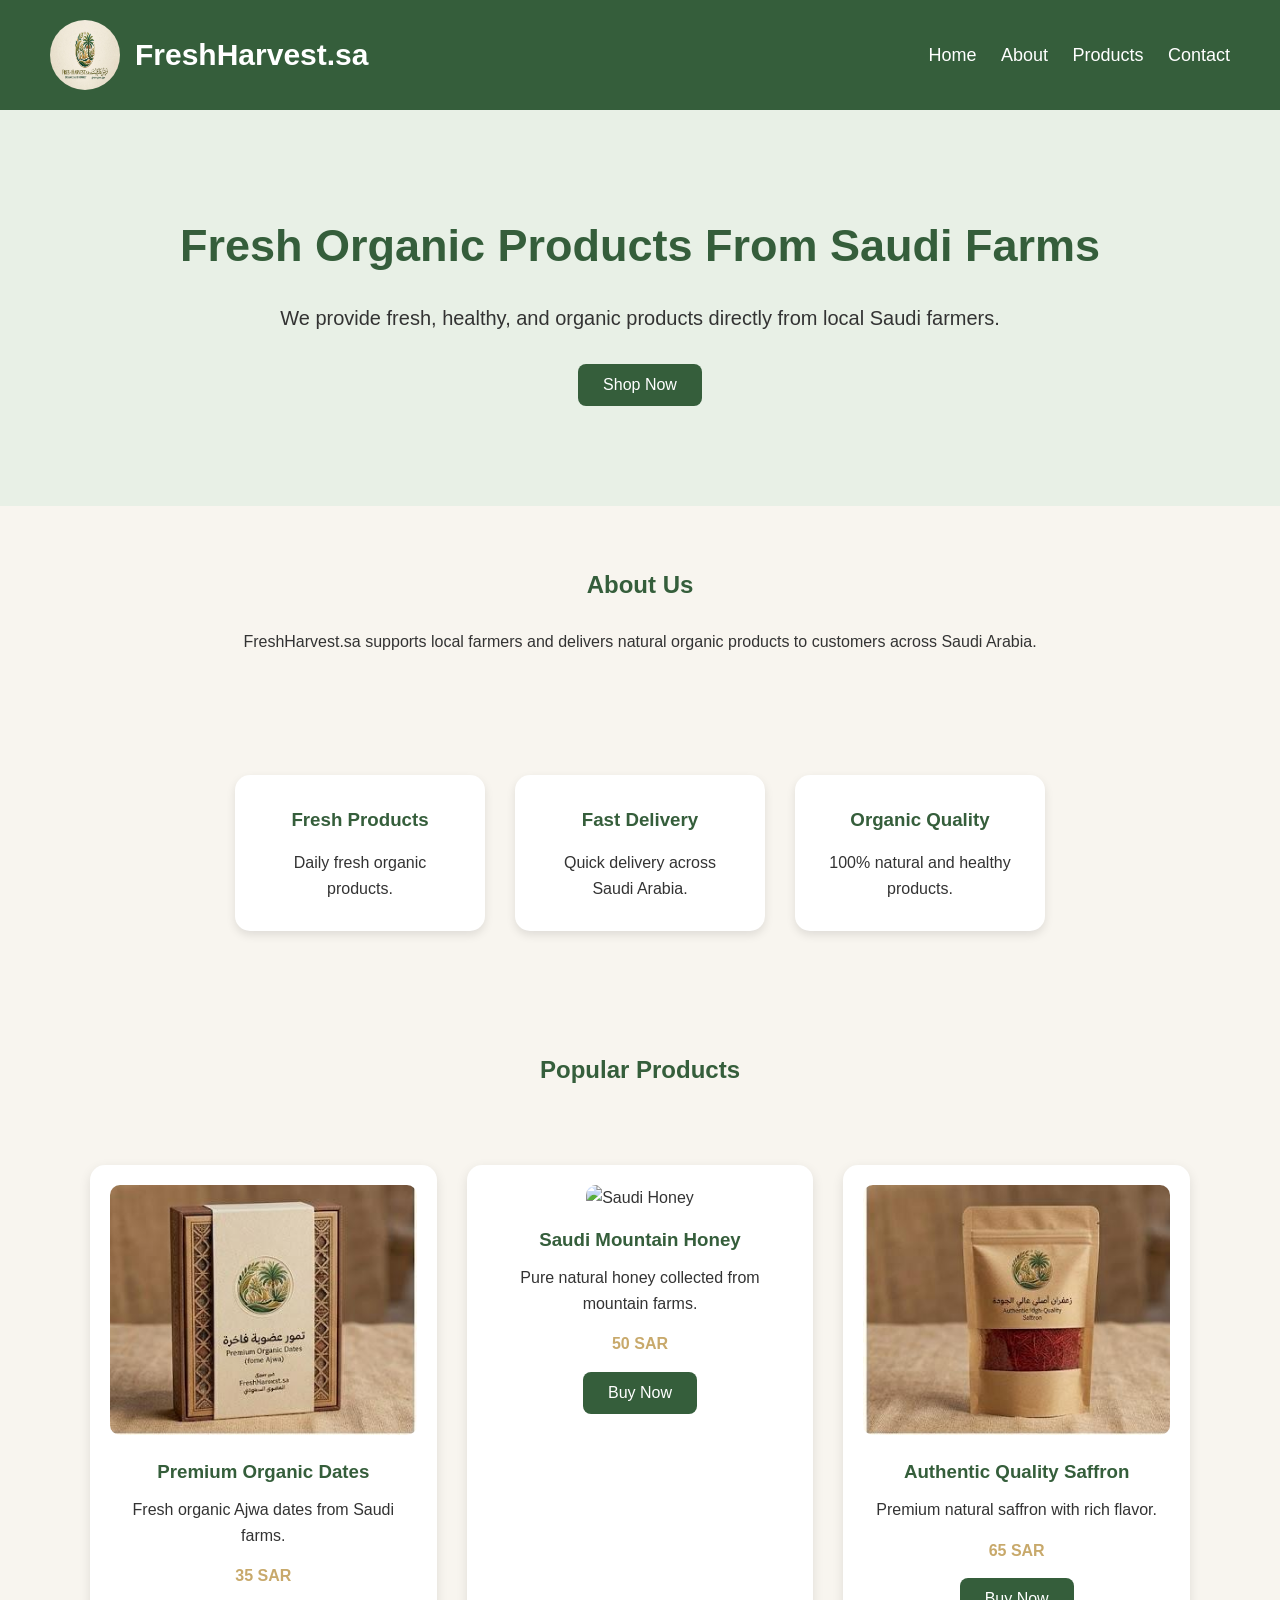
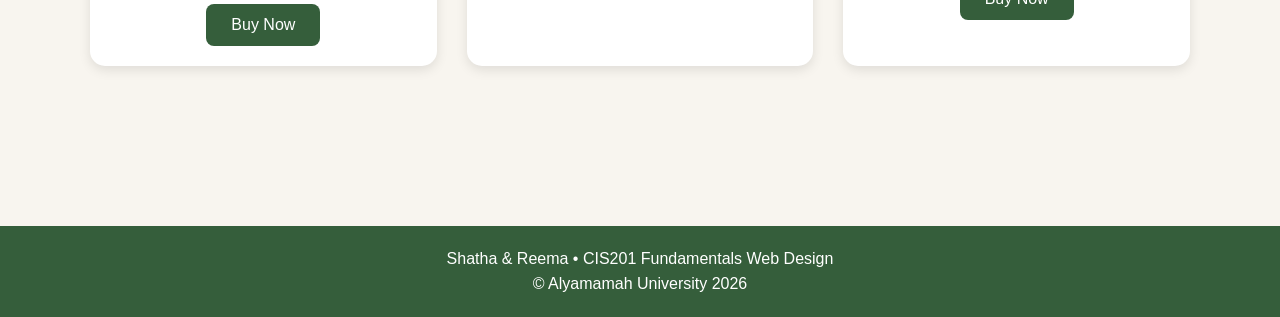
==== index.html @ 577fe5e4 "Add files via upload" ====
<!DOCTYPE html>
<html>

<head>

    <title>FreshHarvest.sa</title>

    <link rel="stylesheet" href="MyStyle.css">

</head>

<body>


<!-- HEADER -->

<header>

    <div class="logo-section">

        <img src="logo.jpg.jpg" alt="FreshHarvest Logo" class="logo" >

        <h1>FreshHarvest.sa</h1>

    </div>

    <nav>

        <a href="index.html">Home</a>

        <a href="about.html">About</a>

        <a href="product.html">Products</a>

        <a href="contact.html">Contact</a>

    </nav>

</header>


<!-- HERO SECTION -->

<section class="hero">

    <h2>Fresh Organic Products From Saudi Farms</h2>

    <p>
        We provide fresh, healthy, and organic products directly 
        from local Saudi farmers.
    </p>

    <button>Shop Now</button>

</section>


<!-- ABOUT SHORT SECTION -->

<section class="about-short">

    <h2>About Us</h2>

    <p>
        FreshHarvest.sa supports local farmers and delivers natural 
        organic products to customers across Saudi Arabia.
    </p>

</section>


<!-- FEATURES SECTION -->

<section class="features">

    <div class="feature-box">

        <h3>Fresh Products</h3>

        <p>Daily fresh organic products.</p>

    </div>


    <div class="feature-box">

        <h3>Fast Delivery</h3>

        <p>Quick delivery across Saudi Arabia.</p>

    </div>


    <div class="feature-box">

        <h3>Organic Quality</h3>

        <p>100% natural and healthy products.</p>

    </div>

</section>


<!-- PRODUCTS PREVIEW -->

<section class="products-preview">

    <h2>Popular Products</h2>

    <div class="products-container">


        <div class="product-card">

            <img src="dates.jpg" alt="Organic Dates">

            <h3>Premium Organic Dates</h3>

            <p>Fresh organic Ajwa dates from Saudi farms.</p>

            <h4>35 SAR</h4>

            <button>Buy Now</button>

        </div>


        <div class="product-card">

            <img src="honey.jpg" alt="Saudi Honey">

            <h3>Saudi Mountain Honey</h3>

            <p>Pure natural honey collected from mountain farms.</p>

            <h4>50 SAR</h4>

            <button>Buy Now</button>

        </div>


        <div class="product-card">

            <img src="saffron.jpg" alt="Saffron">

            <h3>Authentic Quality Saffron</h3>

            <p>Premium natural saffron with rich flavor.</p>

            <h4>65 SAR</h4>

            <button>Buy Now</button>

        </div>

    </div>

</section>




<footer>

    <p>Shatha & Reema • CIS201 Fundamentals Web Design</p>

    <p>© Alyamamah University 2026</p>

</footer>




<script src="Myjs.js"></script>

</body>
</html>
---- MyStyle.css ----
*{
    margin: 0;
    padding: 0;
    box-sizing: border-box;
}

body{
    font-family: Arial, sans-serif;
    background-color: #f8f5ef;
    color: #333;
    line-height: 1.6;
}



header{
    background-color: #355E3B;
    color: white;

    display: flex;
    justify-content: space-between;
    align-items: center;

    padding: 20px 50px;
}

.logo-section{
    display: flex;
    align-items: center;
    gap: 15px;
}

.logo{
    width: 70px;
    height: 70px;
    border-radius: 50%;
}

header h1{
    font-size: 30px;
}



nav a{
    color: white;
    text-decoration: none;
    margin-left: 20px;
    font-size: 18px;
    transition: 0.3s;
}

nav a:hover{
    color: #c8a96b;
}

.hero{
    text-align: center;
    padding: 100px 20px;
    background-color: #e8f0e6;
}

.hero h2{
    font-size: 45px;
    margin-bottom: 20px;
    color: #355E3B;
}

.hero p{
    font-size: 20px;
    margin-bottom: 30px;
}


button{
    background-color: #355E3B;
    color: white;

    border: none;

    padding: 12px 25px;

    font-size: 16px;

    border-radius: 8px;

    cursor: pointer;

    transition: 0.3s;
}

button:hover{
    background-color: #c8a96b;
}



section{
    padding: 60px 40px;
}

section h2{
    text-align: center;
    margin-bottom: 25px;
    color: #355E3B;
}



.about-short,
.about-content,
.mission,
.why-us,
.contact-info{

    text-align: center;
}



.features{
    display: flex;
    justify-content: center;
    gap: 30px;
    flex-wrap: wrap;
}

.feature-box{
    background-color: white;

    width: 250px;

    padding: 30px;

    border-radius: 15px;

    text-align: center;

    box-shadow: 0 4px 10px rgba(0,0,0,0.1);
}

.feature-box h3{
    margin-bottom: 15px;
    color: #355E3B;
}



.products-banner{
    text-align: center;
}

.products-container{

    display: grid;

    grid-template-columns: repeat(auto-fit, minmax(250px, 1fr));

    gap: 30px;

    padding: 50px;
}

.product-card{

    background-color: white;

    border-radius: 15px;

    overflow: hidden;

    text-align: center;

    padding: 20px;

    box-shadow: 0 4px 12px rgba(0,0,0,0.1);

    transition: 0.3s;
}

.product-card:hover{
    transform: translateY(-10px);
}

.product-card img{

    width: 100%;

    height: 250px;

    object-fit: cover;

    border-radius: 10px;
}

.product-card h3{

    margin-top: 15px;

    color: #355E3B;
}

.product-card p{
    margin-top: 10px;
}

.product-card h4{

    margin: 15px 0;

    color: #c8a96b;
}



.why-us ul{
    list-style: none;
    margin-top: 20px;
}

.why-us li{
    margin-bottom: 15px;
    font-size: 18px;
}


.contact-form{

    display: flex;

    justify-content: center;
}

form{

    width: 500px;

    background-color: white;

    padding: 30px;

    border-radius: 15px;

    box-shadow: 0 4px 10px rgba(0,0,0,0.1);
}

label{
    font-weight: bold;
}

input,
textarea{

    width: 100%;

    padding: 12px;

    margin-top: 10px;
    margin-bottom: 20px;

    border: 1px solid #ccc;

    border-radius: 8px;
}

textarea{
    height: 120px;
    resize: none;
}


footer{

    background-color: #355E3B;

    color: white;

    text-align: center;

    padding: 20px;

    margin-top: 50px;
}


@media(max-width: 768px){

    header{
        flex-direction: column;
        text-align: center;
    }

    nav{
        margin-top: 15px;
    }

    .hero h2{
        font-size: 35px;
    }

    form{
        width: 100%;
    }

    .products-container{
        padding: 20px;
    }
}
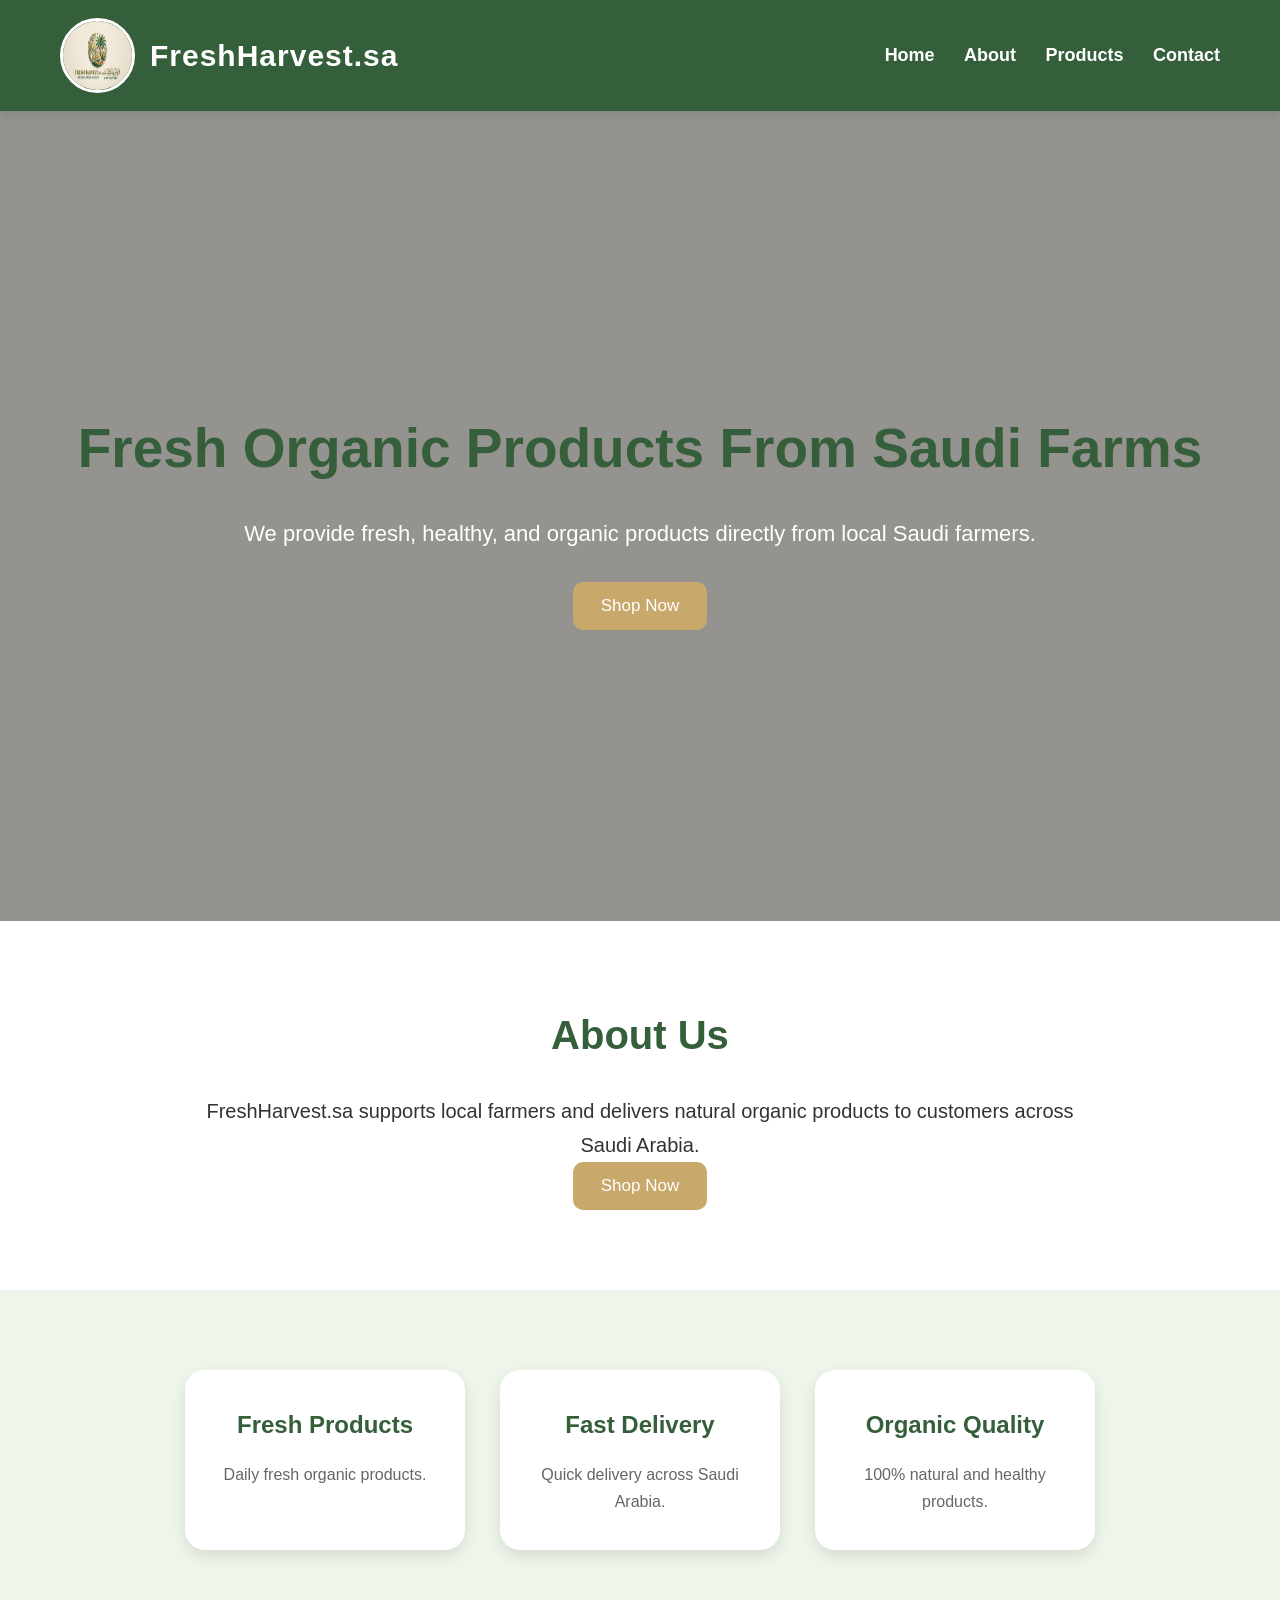
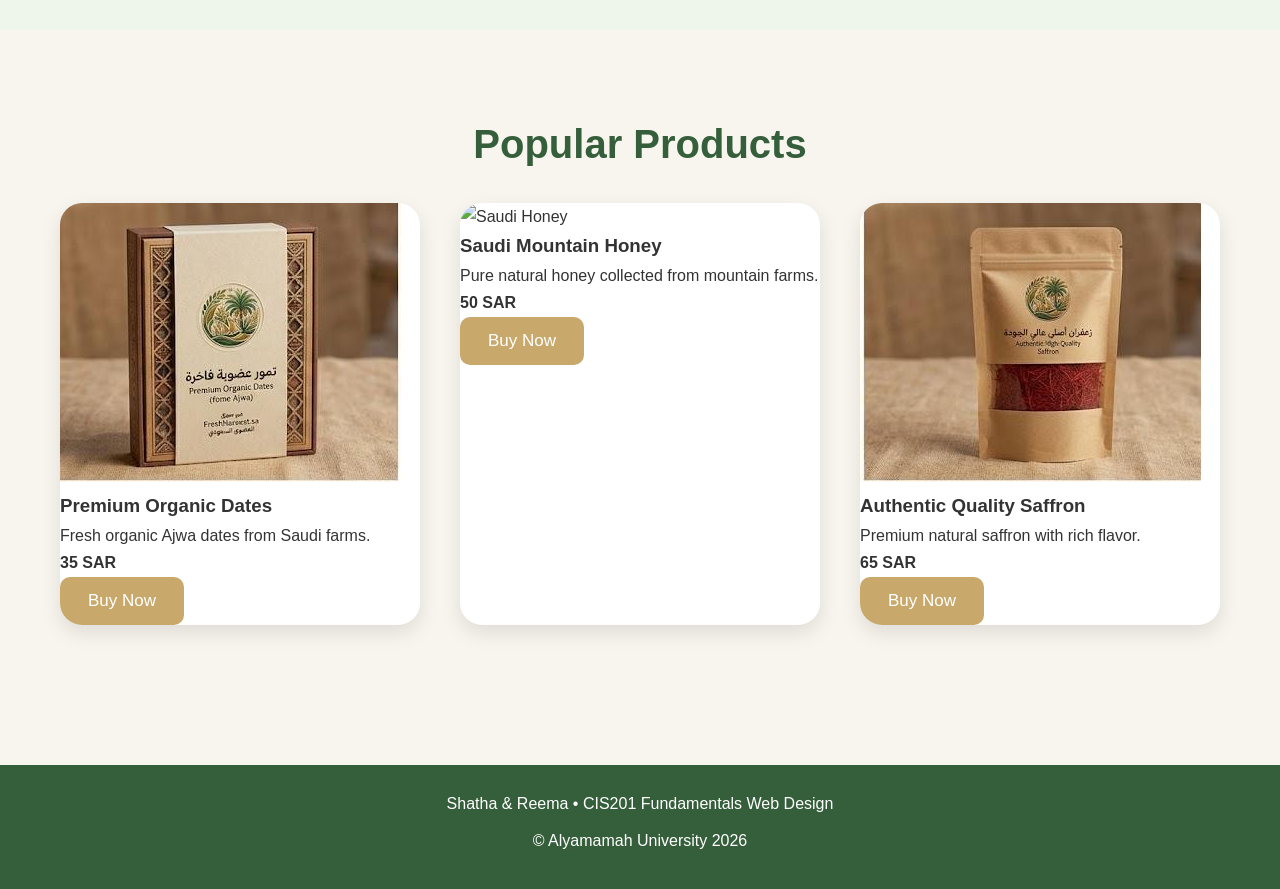
==== commit 9c0edbe5: "Update index.html" ====
--- a/index.html
+++ b/index.html
@@ -13,7 +13,7 @@
 <body>
 
 
-<!-- HEADER -->
+
 
 <header>
 
@@ -40,7 +40,7 @@
 </header>
 
 
-<!-- HERO SECTION -->
+
 
 <section class="hero">
 
@@ -56,7 +56,7 @@
 </section>
 
 
-<!-- ABOUT SHORT SECTION -->
+
 
 <section class="about-short">
 
@@ -66,11 +66,13 @@
         FreshHarvest.sa supports local farmers and delivers natural 
         organic products to customers across Saudi Arabia.
     </p>
-
+<a href="product.html">
+    <button>Shop Now</button>
+</a>
 </section>
 
 
-<!-- FEATURES SECTION -->
+
 
 <section class="features">
 
@@ -103,7 +105,7 @@
 </section>
 
 
-<!-- PRODUCTS PREVIEW -->
+
 
 <section class="products-preview">
 
@@ -177,4 +179,4 @@
 <script src="Myjs.js"></script>
 
 </body>
-</html>+</html>
--- a/MyStyle.css
+++ b/MyStyle.css
@@ -1,252 +1,482 @@
-
 *{
     margin: 0;
     padding: 0;
     box-sizing: border-box;
 }
 
+html{
+    scroll-behavior: smooth;
+}
+
 body{
     font-family: Arial, sans-serif;
     background-color: #f8f5ef;
     color: #333;
-    line-height: 1.6;
+    line-height: 1.7;
 }
 
 
 
 header{
+
     background-color: #355E3B;
+
     color: white;
 
     display: flex;
+
     justify-content: space-between;
+
     align-items: center;
 
-    padding: 20px 50px;
-}
+    padding: 18px 60px;
+
+    position: sticky;
+
+    top: 0;
+
+    z-index: 1000;
+
+    box-shadow: 0 4px 10px rgba(0,0,0,0.1);
+}
+
+
+
 
 .logo-section{
+
     display: flex;
+
     align-items: center;
+
     gap: 15px;
 }
 
 .logo{
-    width: 70px;
-    height: 70px;
+
+    width: 75px;
+
+    height: 75px;
+
     border-radius: 50%;
+
+    border: 3px solid white;
 }
 
 header h1{
+
     font-size: 30px;
-}
+
+    letter-spacing: 1px;
+}
+
 
 
 
 nav a{
+
     color: white;
+
     text-decoration: none;
-    margin-left: 20px;
+
+    margin-left: 25px;
+
     font-size: 18px;
+
+    font-weight: bold;
+
     transition: 0.3s;
 }
 
 nav a:hover{
+
+    color: #d8b46b;
+}
+
+
+
+
+.hero{
+
+    height: 90vh;
+
+    display: flex;
+
+    flex-direction: column;
+
+    justify-content: center;
+
+    align-items: center;
+
+    text-align: center;
+
+    padding: 20px;
+
+    background: linear-gradient(
+        rgba(0,0,0,0.4),
+        rgba(0,0,0,0.4)
+    ),
+
+    url("images/hero.jpg");
+
+    background-size: cover;
+
+    background-position: center;
+
+    color: white;
+}
+
+.hero h2{
+
+    font-size: 55px;
+
+    margin-bottom: 20px;
+}
+
+.hero p{
+
+    font-size: 22px;
+
+    width: 70%;
+
+    margin-bottom: 30px;
+}
+
+
+
+
+button{
+
+    background-color: #c8a96b;
+
+    color: white;
+
+    border: none;
+
+    padding: 14px 28px;
+
+    border-radius: 10px;
+
+    font-size: 17px;
+
+    cursor: pointer;
+
+    transition: 0.3s;
+}
+
+button:hover{
+
+    background-color: #355E3B;
+
+    transform: scale(1.05);
+}
+
+
+
+
+section{
+
+    padding: 80px 60px;
+}
+
+section h2{
+
+    text-align: center;
+
+    margin-bottom: 25px;
+
+    color: #355E3B;
+
+    font-size: 40px;
+}
+
+
+
+
+.about-short{
+
+    text-align: center;
+
+    background-color: white;
+}
+
+.about-short p{
+
+    width: 75%;
+
+    margin: auto;
+
+    font-size: 20px;
+}
+
+
+
+
+.features{
+
+    display: flex;
+
+    justify-content: center;
+
+    gap: 35px;
+
+    flex-wrap: wrap;
+
+    background-color: #eef5ea;
+}
+
+.feature-box{
+
+    background-color: white;
+
+    width: 280px;
+
+    padding: 35px;
+
+    border-radius: 20px;
+
+    text-align: center;
+
+    box-shadow: 0 6px 15px rgba(0,0,0,0.1);
+
+    transition: 0.3s;
+}
+
+.feature-box:hover{
+
+    transform: translateY(-10px);
+}
+
+.feature-box h3{
+
+    margin-bottom: 15px;
+
+    color: #355E3B;
+
+    font-size: 24px;
+}
+
+.feature-box p{
+
+    color: #666;
+}
+
+
+
+
+.products-page{
+
+    background-color: #f4f8f2;
+}
+
+.products-title{
+
+    text-align: center;
+
+    font-size: 45px;
+
+    color: #355E3B;
+
+    margin-bottom: 60px;
+}
+
+
+
+
+.products-container{
+
+    display: grid;
+
+    grid-template-columns: repeat(auto-fit, minmax(300px, 1fr));
+
+    gap: 40px;
+}
+
+
+
+
+.product-card{
+
+    background-color: white;
+
+    border-radius: 22px;
+
+    overflow: hidden;
+
+    box-shadow: 0 8px 20px rgba(0,0,0,0.1);
+
+    transition: 0.4s;
+}
+
+.product-card:hover{
+
+    transform: translateY(-12px);
+
+    box-shadow: 0 12px 25px rgba(0,0,0,0.2);
+}
+
+
+
+
+.product-image img{
+
+    width: 100%;
+
+    height: 280px;
+
+    object-fit: cover;
+}
+
+
+
+
+.product-info{
+
+    padding: 25px;
+}
+
+.product-info h3{
+
+    color: #355E3B;
+
+    margin-bottom: 15px;
+
+    font-size: 24px;
+}
+
+.product-info p{
+
+    color: #666;
+
+    margin-bottom: 20px;
+}
+
+.product-info h4{
+
     color: #c8a96b;
-}
-
-.hero{
-    text-align: center;
-    padding: 100px 20px;
+
+    margin-bottom: 20px;
+
+    font-size: 22px;
+}
+
+
+
+
+.about-banner,
+.products-banner,
+.contact-banner{
+
     background-color: #e8f0e6;
-}
-
-.hero h2{
-    font-size: 45px;
-    margin-bottom: 20px;
-    color: #355E3B;
-}
-
-.hero p{
-    font-size: 20px;
-    margin-bottom: 30px;
-}
-
-
-button{
-    background-color: #355E3B;
-    color: white;
-
-    border: none;
-
-    padding: 12px 25px;
-
-    font-size: 16px;
-
-    border-radius: 8px;
-
-    cursor: pointer;
-
-    transition: 0.3s;
-}
-
-button:hover{
-    background-color: #c8a96b;
-}
-
-
-
-section{
-    padding: 60px 40px;
-}
-
-section h2{
-    text-align: center;
-    margin-bottom: 25px;
-    color: #355E3B;
-}
-
-
-
-.about-short,
+
+    text-align: center;
+
+    padding: 80px 20px;
+}
+
 .about-content,
 .mission,
-.why-us,
+.why-us{
+
+    background-color: white;
+
+    margin: 30px auto;
+
+    width: 85%;
+
+    border-radius: 20px;
+
+    padding: 40px;
+
+    box-shadow: 0 5px 15px rgba(0,0,0,0.08);
+
+    text-align: center;
+}
+
+.about-content p,
+.mission p{
+
+    margin-top: 20px;
+
+    font-size: 18px;
+}
+
+
+
+
+.why-us ul{
+
+    list-style: none;
+
+    margin-top: 20px;
+}
+
+.why-us li{
+
+    margin-bottom: 15px;
+
+    font-size: 18px;
+
+    color: #555;
+}
+
+
+
+
 .contact-info{
 
     text-align: center;
-}
-
-
-
-.features{
+
+    background-color: white;
+
+    width: 80%;
+
+    margin: auto;
+
+    border-radius: 20px;
+
+    padding: 40px;
+
+    box-shadow: 0 5px 15px rgba(0,0,0,0.08);
+}
+
+.contact-info p{
+
+    margin-top: 15px;
+
+    font-size: 18px;
+}
+
+
+
+
+.contact-form{
+
     display: flex;
+
     justify-content: center;
-    gap: 30px;
-    flex-wrap: wrap;
-}
-
-.feature-box{
+
+    margin-top: 40px;
+}
+
+form{
+
+    width: 550px;
+
     background-color: white;
 
-    width: 250px;
-
-    padding: 30px;
-
-    border-radius: 15px;
-
-    text-align: center;
-
-    box-shadow: 0 4px 10px rgba(0,0,0,0.1);
-}
-
-.feature-box h3{
-    margin-bottom: 15px;
+    padding: 40px;
+
+    border-radius: 20px;
+
+    box-shadow: 0 6px 18px rgba(0,0,0,0.1);
+}
+
+label{
+
+    font-weight: bold;
+
     color: #355E3B;
-}
-
-
-
-.products-banner{
-    text-align: center;
-}
-
-.products-container{
-
-    display: grid;
-
-    grid-template-columns: repeat(auto-fit, minmax(250px, 1fr));
-
-    gap: 30px;
-
-    padding: 50px;
-}
-
-.product-card{
-
-    background-color: white;
-
-    border-radius: 15px;
-
-    overflow: hidden;
-
-    text-align: center;
-
-    padding: 20px;
-
-    box-shadow: 0 4px 12px rgba(0,0,0,0.1);
-
-    transition: 0.3s;
-}
-
-.product-card:hover{
-    transform: translateY(-10px);
-}
-
-.product-card img{
-
-    width: 100%;
-
-    height: 250px;
-
-    object-fit: cover;
-
-    border-radius: 10px;
-}
-
-.product-card h3{
-
-    margin-top: 15px;
-
-    color: #355E3B;
-}
-
-.product-card p{
-    margin-top: 10px;
-}
-
-.product-card h4{
-
-    margin: 15px 0;
-
-    color: #c8a96b;
-}
-
-
-
-.why-us ul{
-    list-style: none;
-    margin-top: 20px;
-}
-
-.why-us li{
-    margin-bottom: 15px;
-    font-size: 18px;
-}
-
-
-.contact-form{
-
-    display: flex;
-
-    justify-content: center;
-}
-
-form{
-
-    width: 500px;
-
-    background-color: white;
-
-    padding: 30px;
-
-    border-radius: 15px;
-
-    box-shadow: 0 4px 10px rgba(0,0,0,0.1);
-}
-
-label{
-    font-weight: bold;
 }
 
 input,
@@ -254,22 +484,28 @@
 
     width: 100%;
 
-    padding: 12px;
+    padding: 14px;
 
     margin-top: 10px;
-    margin-bottom: 20px;
+
+    margin-bottom: 25px;
 
     border: 1px solid #ccc;
 
-    border-radius: 8px;
+    border-radius: 10px;
+
+    font-size: 16px;
 }
 
 textarea{
-    height: 120px;
+
+    height: 140px;
+
     resize: none;
 }
 
 
+
 footer{
 
     background-color: #355E3B;
@@ -278,32 +514,69 @@
 
     text-align: center;
 
-    padding: 20px;
-
-    margin-top: 50px;
-}
+    padding: 25px;
+
+    margin-top: 60px;
+}
+
+footer p{
+
+    margin-bottom: 10px;
+}
+
+
 
 
 @media(max-width: 768px){
 
     header{
+
         flex-direction: column;
+
         text-align: center;
     }
 
     nav{
+
         margin-top: 15px;
     }
 
+    nav a{
+
+        display: inline-block;
+
+        margin: 10px;
+    }
+
     .hero h2{
-        font-size: 35px;
+
+        font-size: 38px;
+    }
+
+    .hero p{
+
+        width: 95%;
+
+        font-size: 18px;
+    }
+
+    section{
+
+        padding: 50px 20px;
+    }
+
+    .about-short p{
+
+        width: 95%;
     }
 
     form{
+
         width: 100%;
     }
 
     .products-container{
-        padding: 20px;
-    }
-}+
+        grid-template-columns: 1fr;
+    }
+}
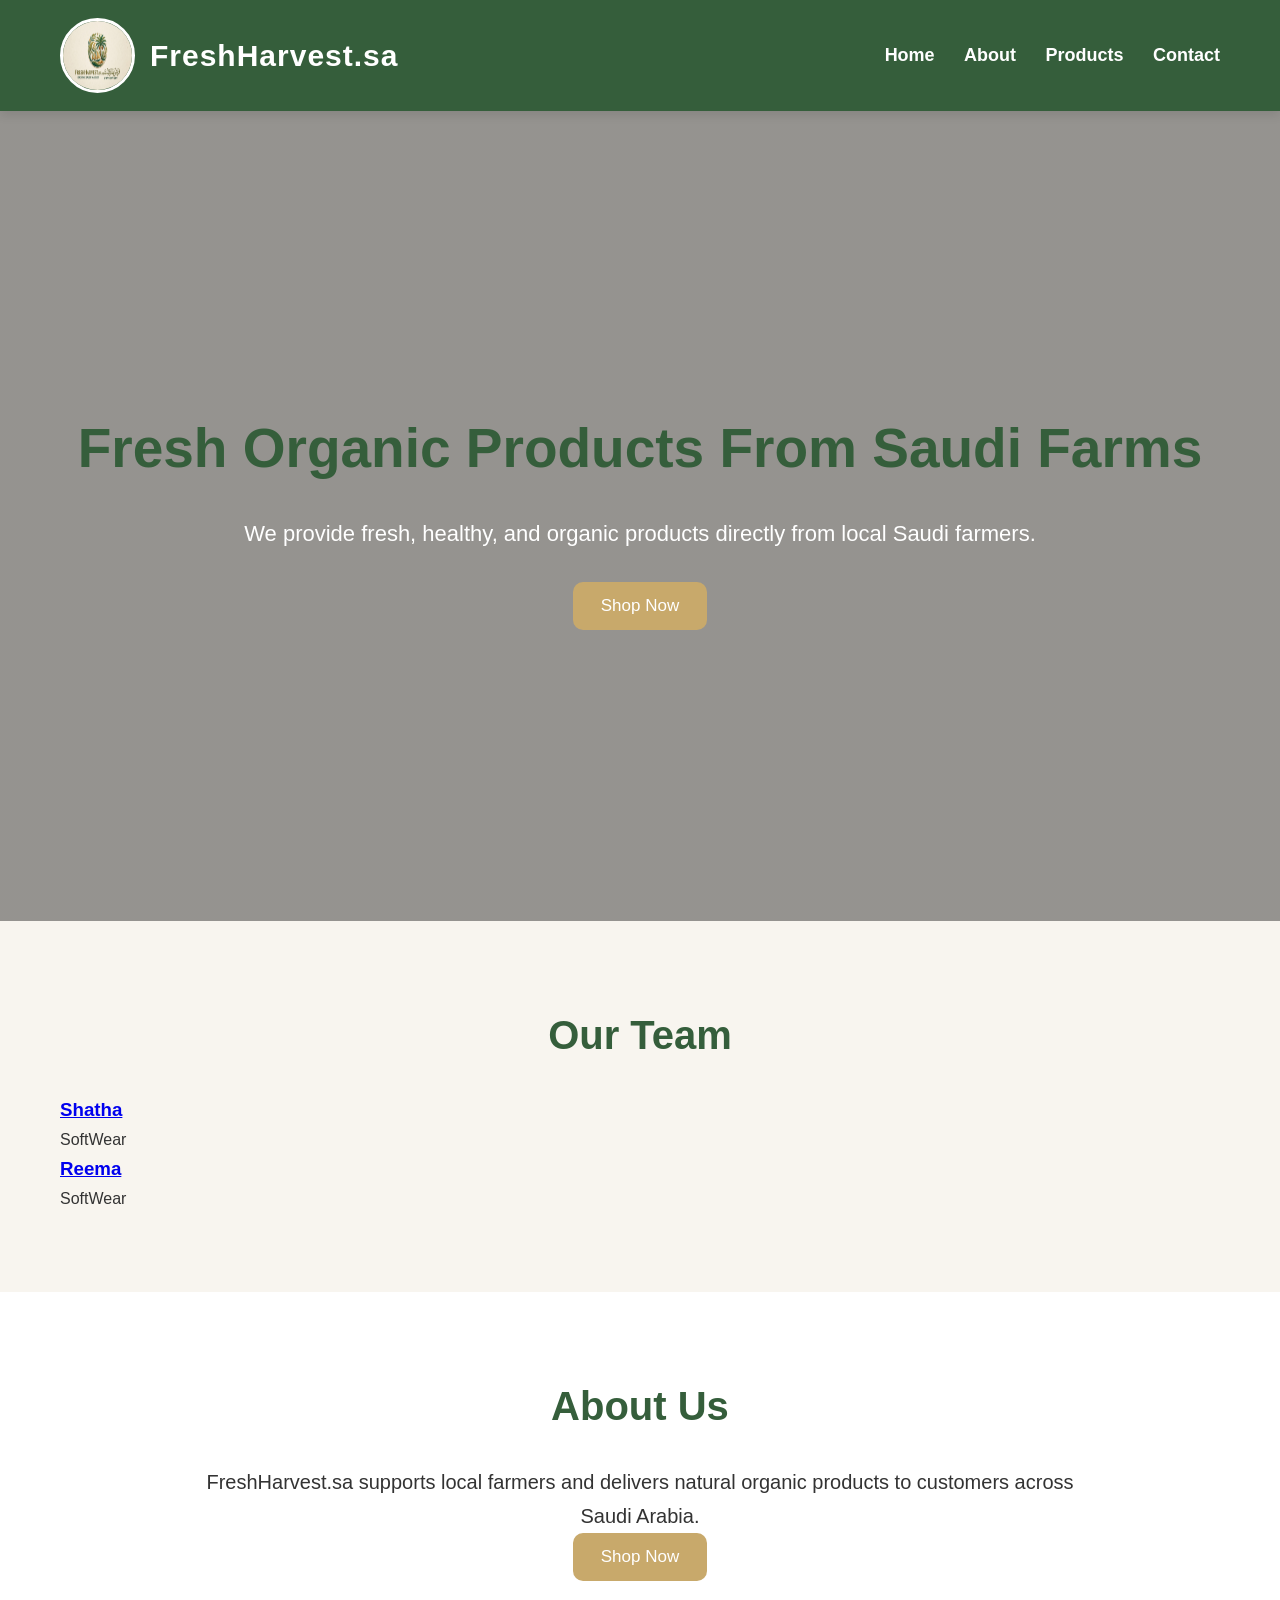
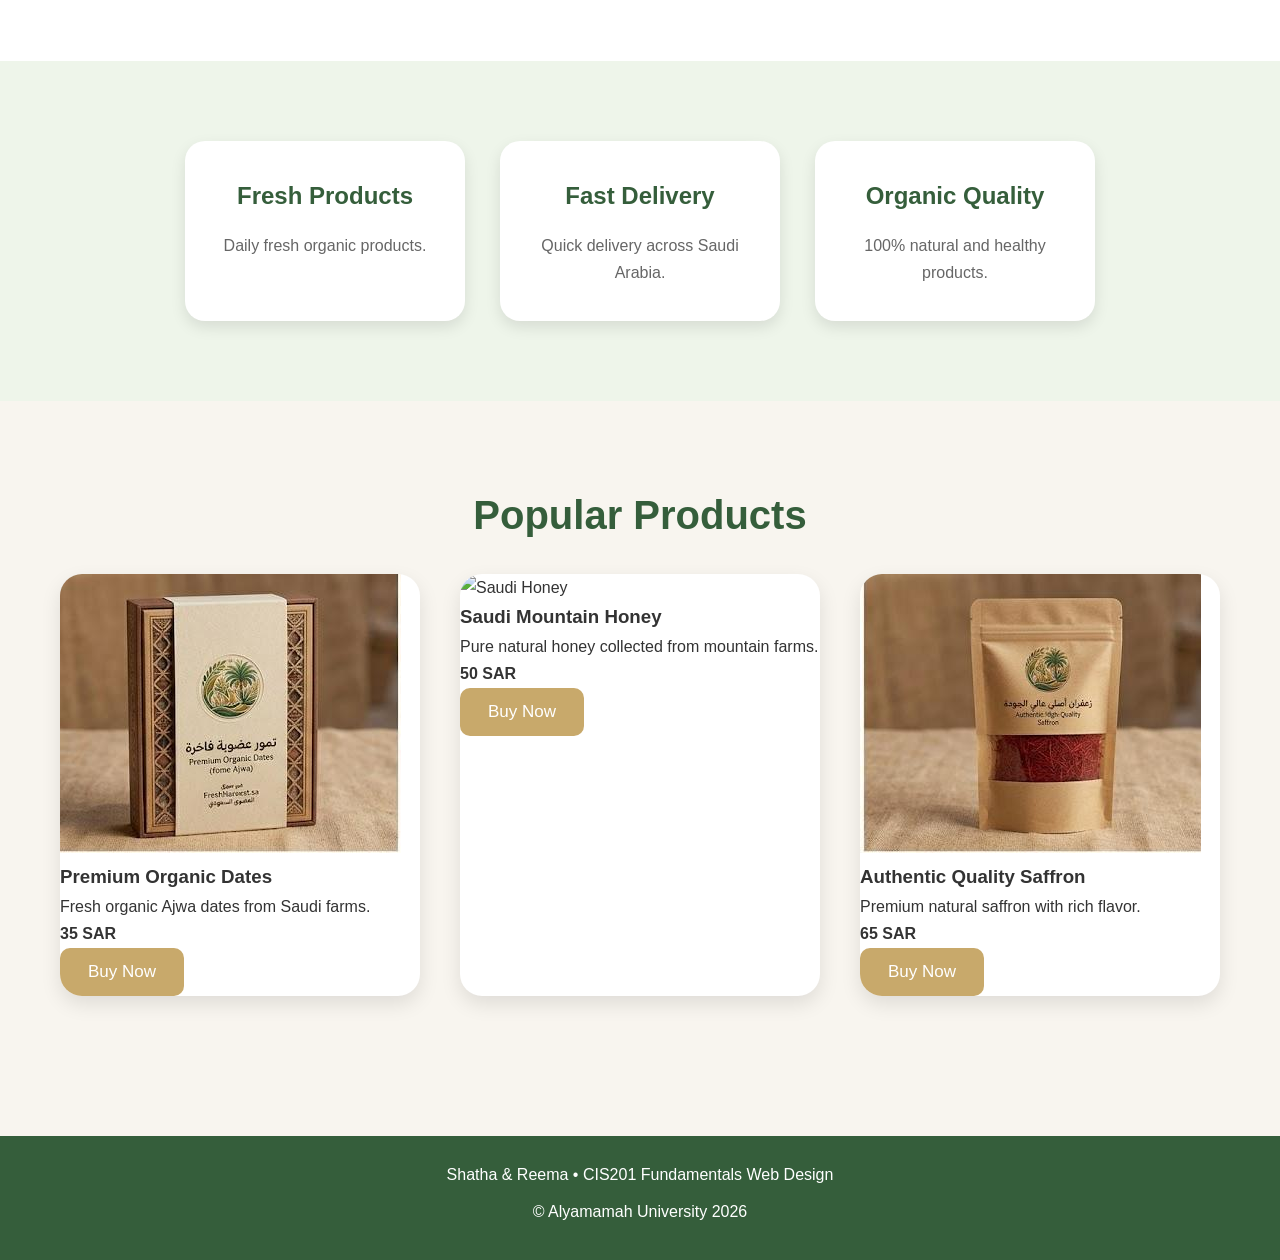
==== commit 9949a450: "Update index.html" ====
--- a/index.html
+++ b/index.html
@@ -55,7 +55,40 @@
 
 </section>
 
-
+<section class="team-section">
+
+    <h2>Our Team</h2>
+
+    <div class="team-container">
+
+        <div class="team-card">
+
+            <h3>
+
+                <a href="L01_Shatha_20242050_32.html">Shatha</a>
+
+            </h3>
+
+            <p>SoftWear</p>
+
+        </div>
+
+        <div class="team-card">
+
+            <h3>
+
+                <a href="member2.html">Reema</a>
+
+            </h3>
+
+            <p>SoftWear</p>
+
+        </div>
+
+        
+
+
+</section>
 
 
 <section class="about-short">
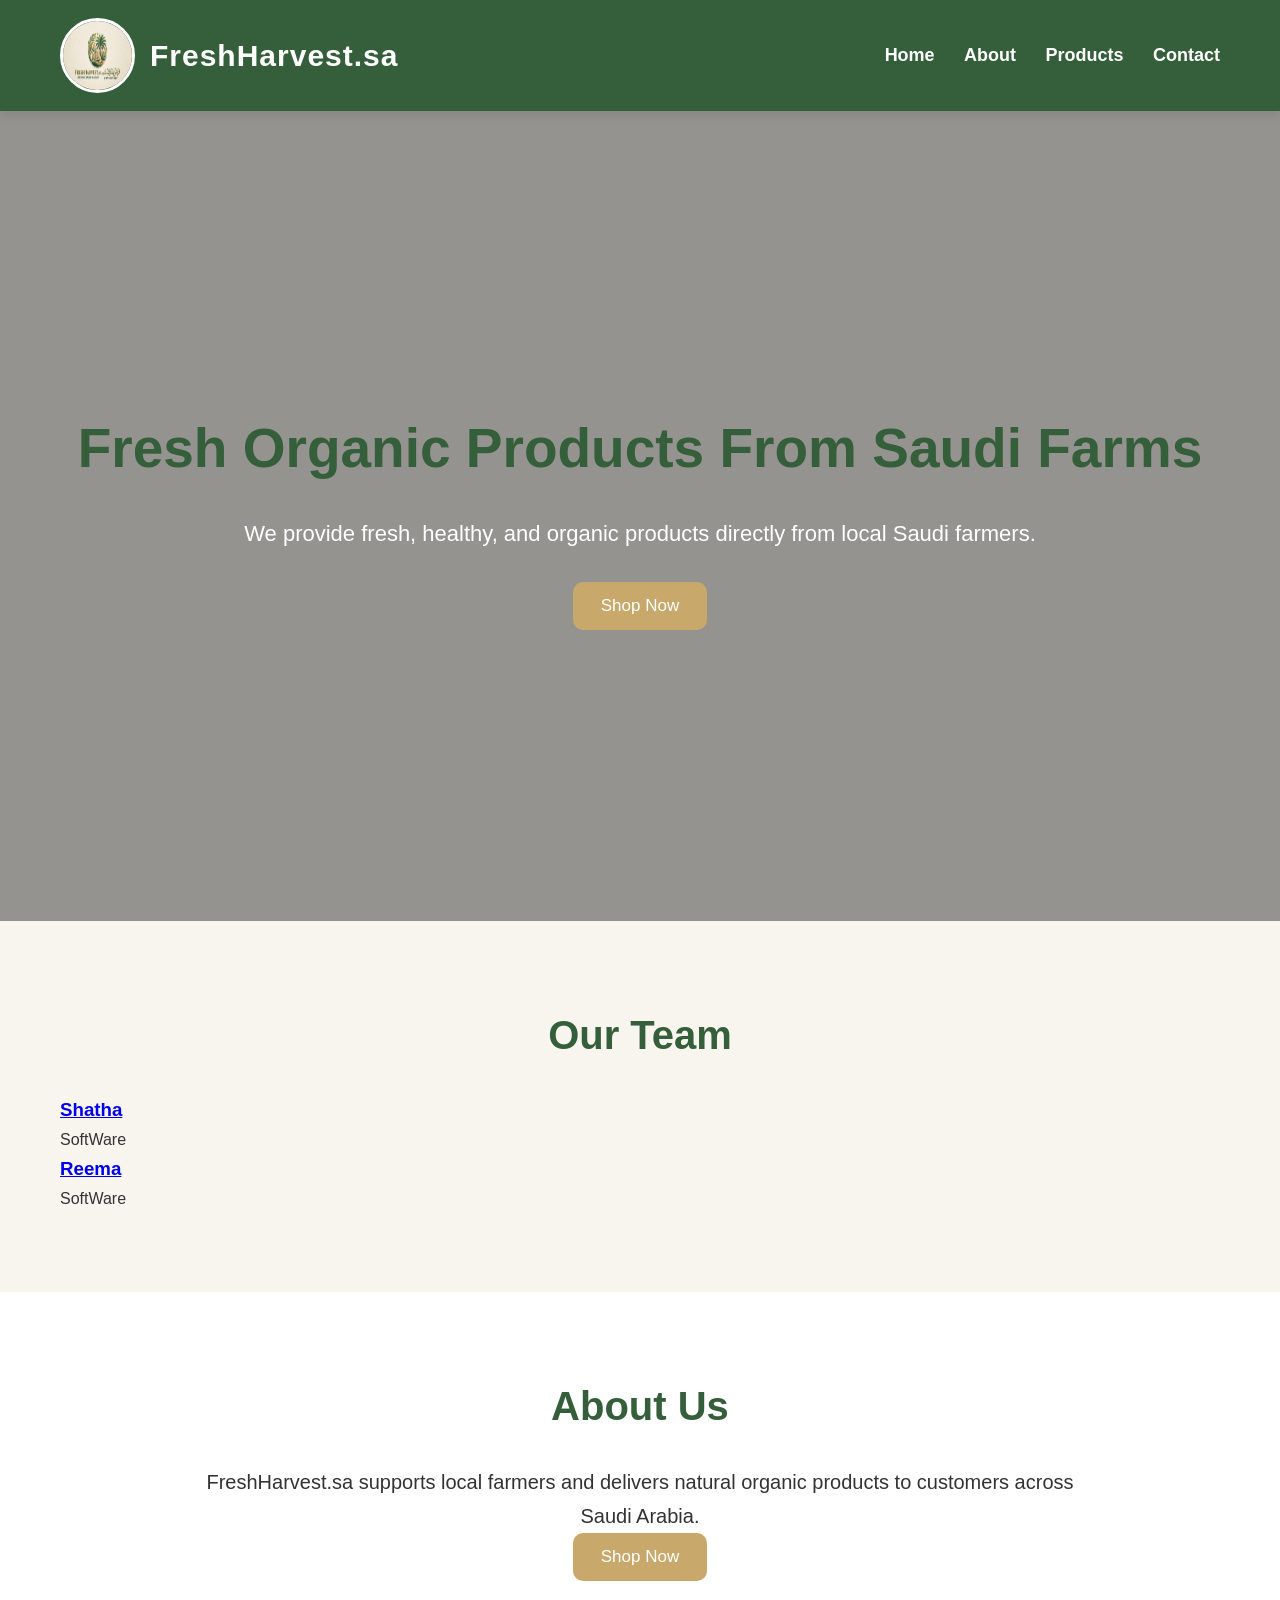
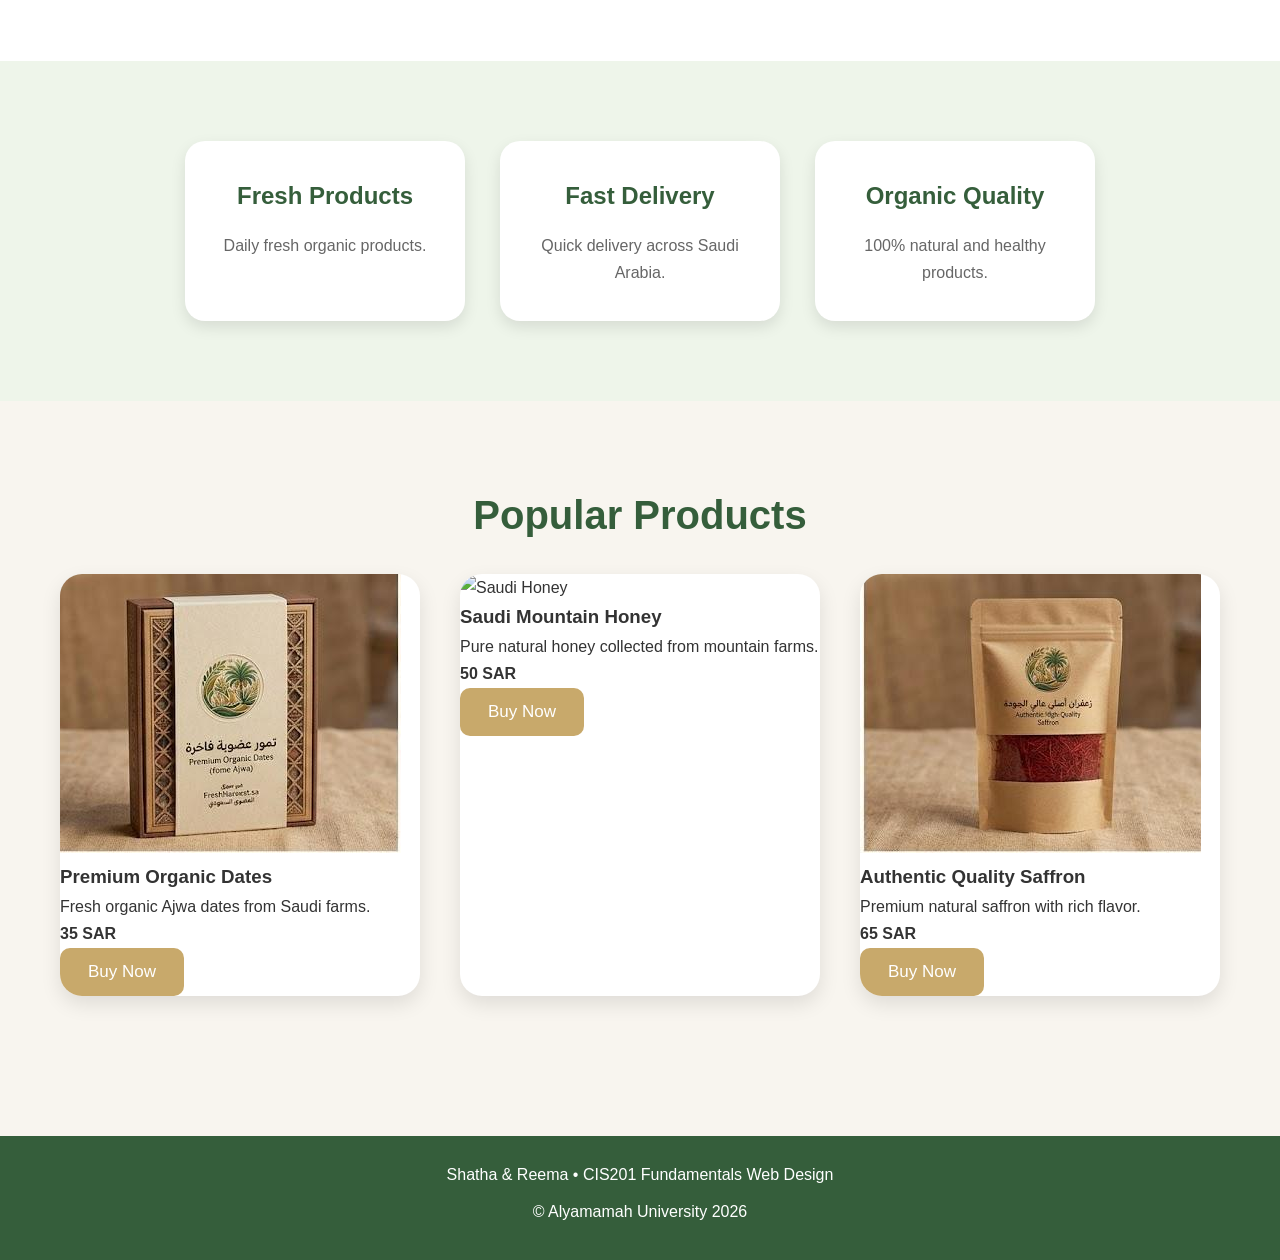
==== commit 05eb0b9e: "Update index.html" ====
--- a/index.html
+++ b/index.html
@@ -69,7 +69,7 @@
 
             </h3>
 
-            <p>SoftWear</p>
+            <p>SoftWare</p>
 
         </div>
 
@@ -81,7 +81,7 @@
 
             </h3>
 
-            <p>SoftWear</p>
+            <p>SoftWare</p>
 
         </div>
 
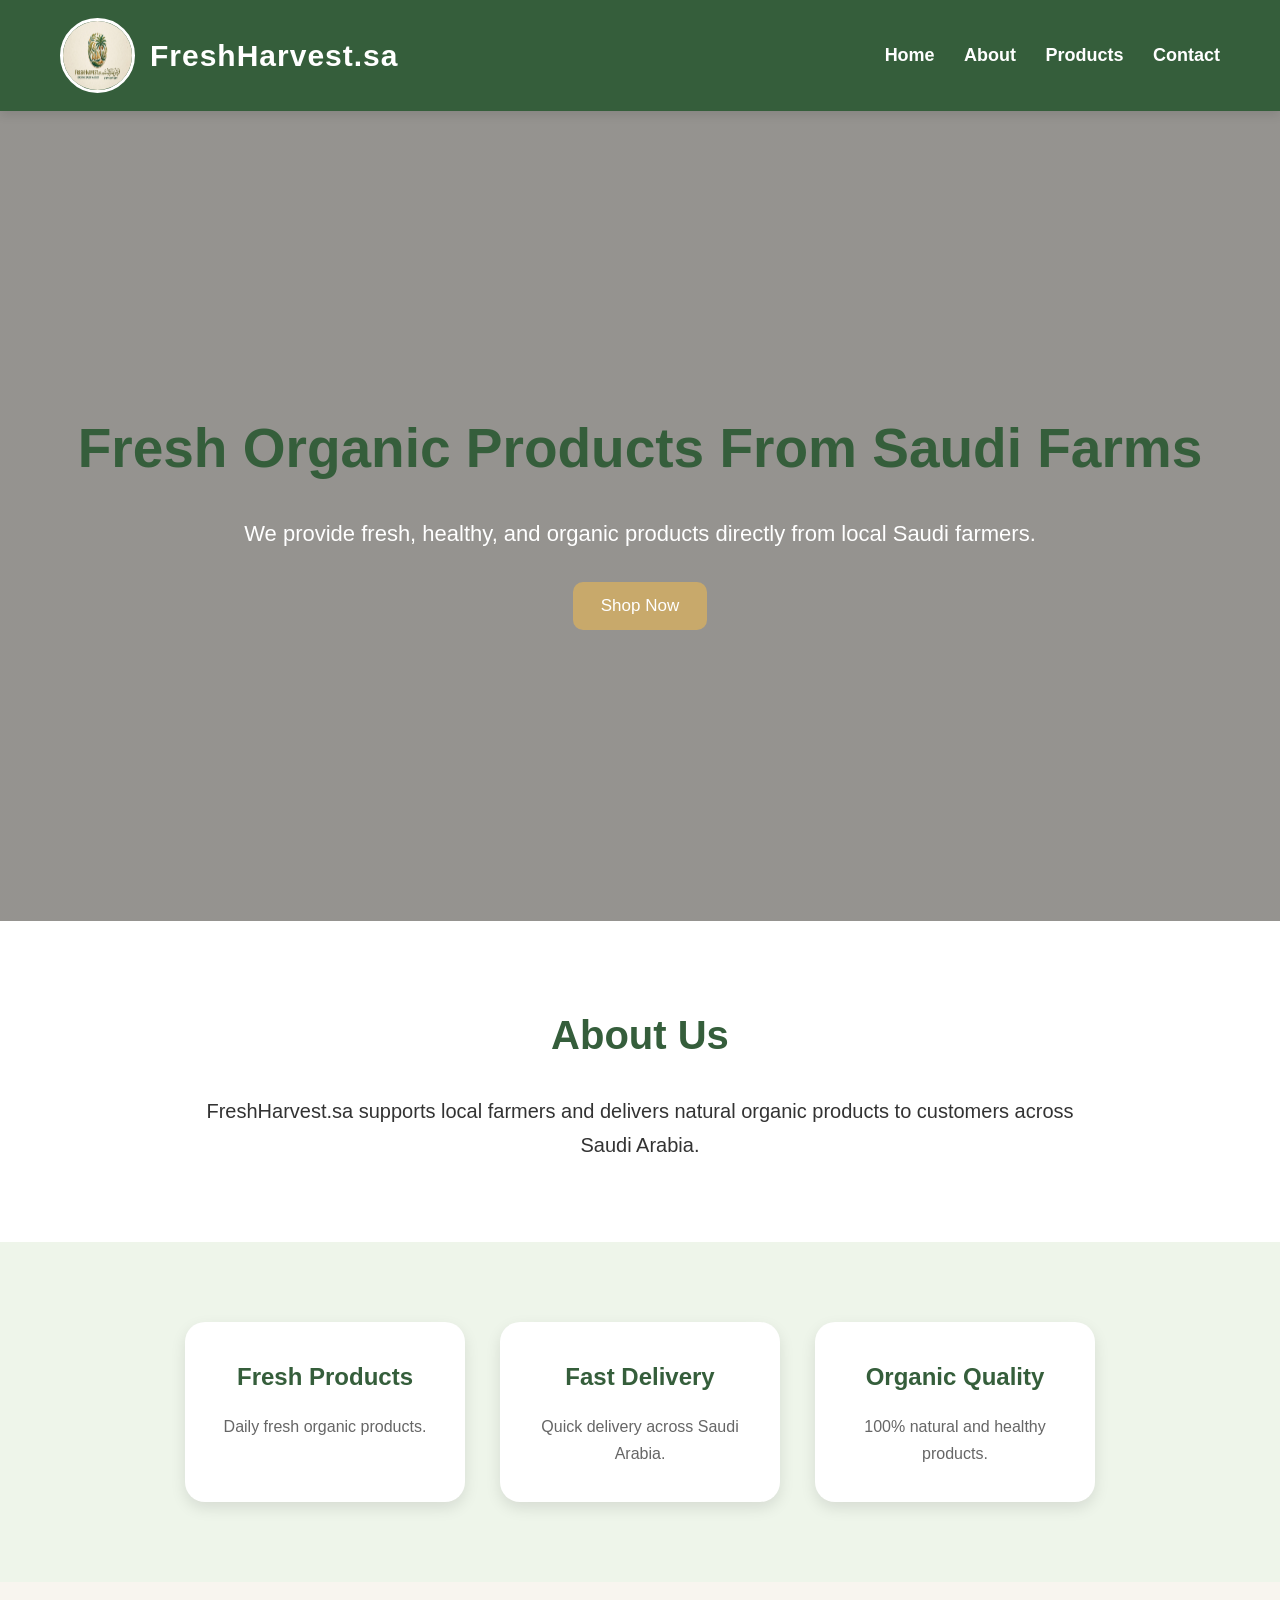
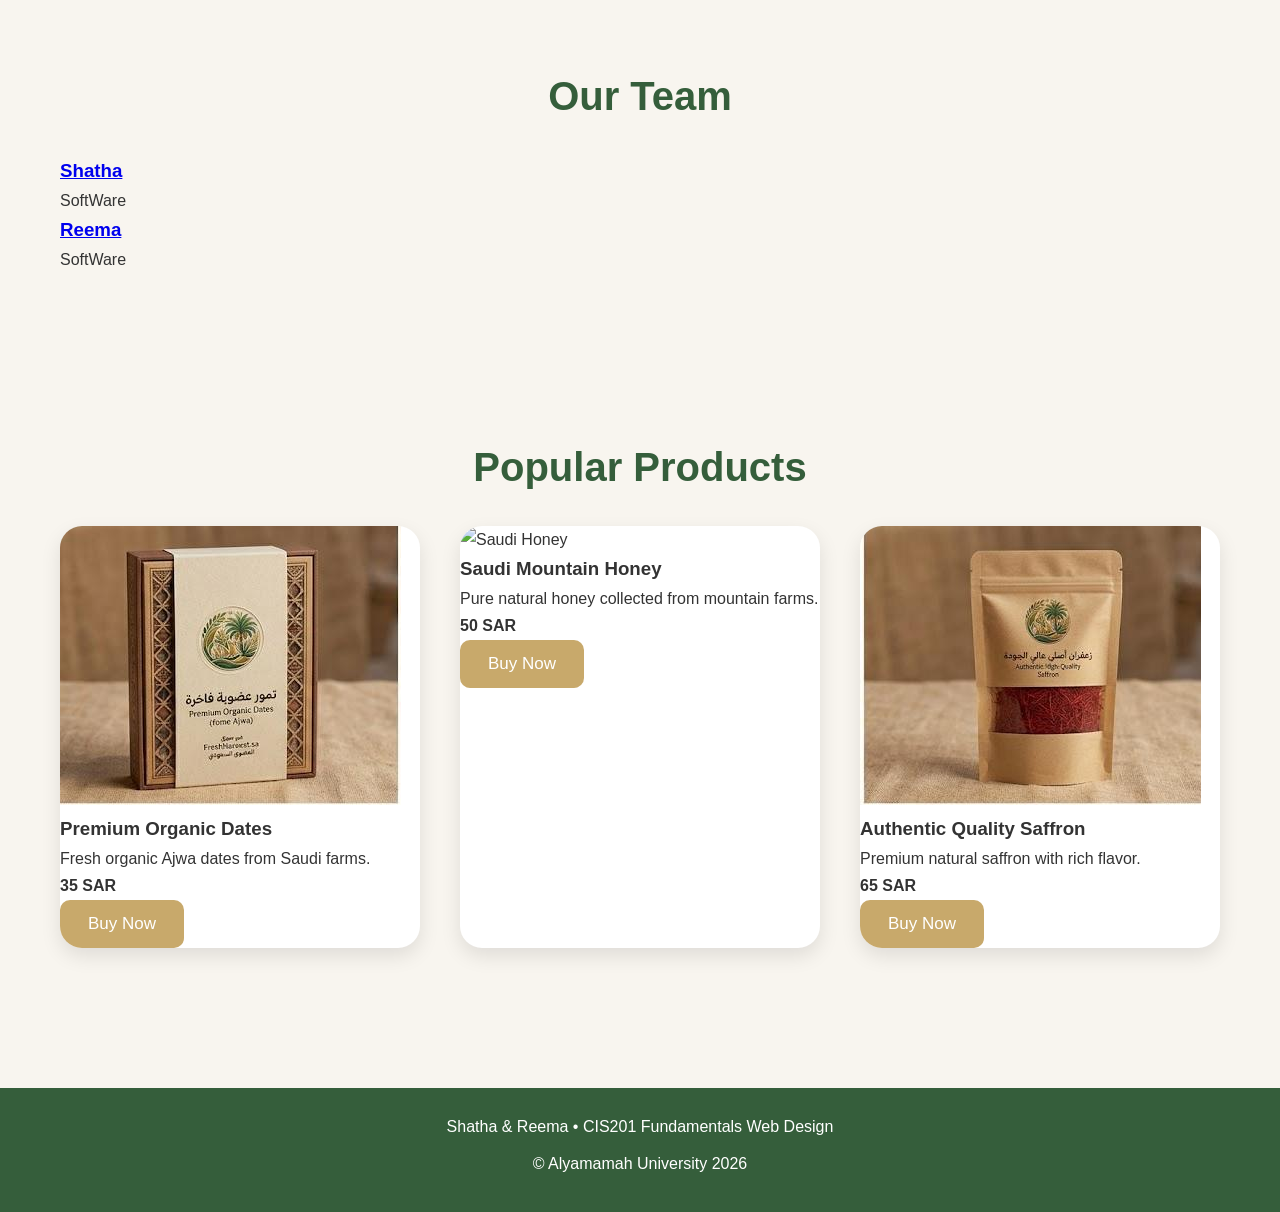
==== commit 297974f5: "Update index.html" ====
--- a/index.html
+++ b/index.html
@@ -1,3 +1,4 @@
+
 
   <!DOCTYPE html>
 <html>
@@ -51,44 +52,12 @@
         from local Saudi farmers.
     </p>
 
+<a href="product.html">
     <button>Shop Now</button>
-
-</section>
-
-<section class="team-section">
-
-    <h2>Our Team</h2>
-
-    <div class="team-container">
-
-        <div class="team-card">
-
-            <h3>
-
-                <a href="L01_Shatha_20242050_32.html">Shatha</a>
-
-            </h3>
-
-            <p>SoftWare</p>
-
-        </div>
-
-        <div class="team-card">
-
-            <h3>
-
-                <a href="member2.html">Reema</a>
-
-            </h3>
-
-            <p>SoftWare</p>
-
-        </div>
-
-        
-
-
-</section>
+</a>
+</section>
+
+
 
 
 <section class="about-short">
@@ -99,9 +68,7 @@
         FreshHarvest.sa supports local farmers and delivers natural 
         organic products to customers across Saudi Arabia.
     </p>
-<a href="product.html">
-    <button>Shop Now</button>
-</a>
+
 </section>
 
 
@@ -137,7 +104,40 @@
 
 </section>
 
-
+<section class="team-section">
+
+    <h2>Our Team</h2>
+
+    <div class="team-container">
+
+        <div class="team-card">
+
+            <h3>
+
+                <a href="L01_Shatha_20242050_32.html">Shatha</a>
+
+            </h3>
+
+            <p>SoftWare</p>
+
+        </div>
+
+        <div class="team-card">
+
+            <h3>
+
+                <a href="member2.html">Reema</a>
+
+            </h3>
+
+            <p>SoftWare</p>
+
+        </div>
+
+        
+
+
+</section>
 
 
 <section class="products-preview">
